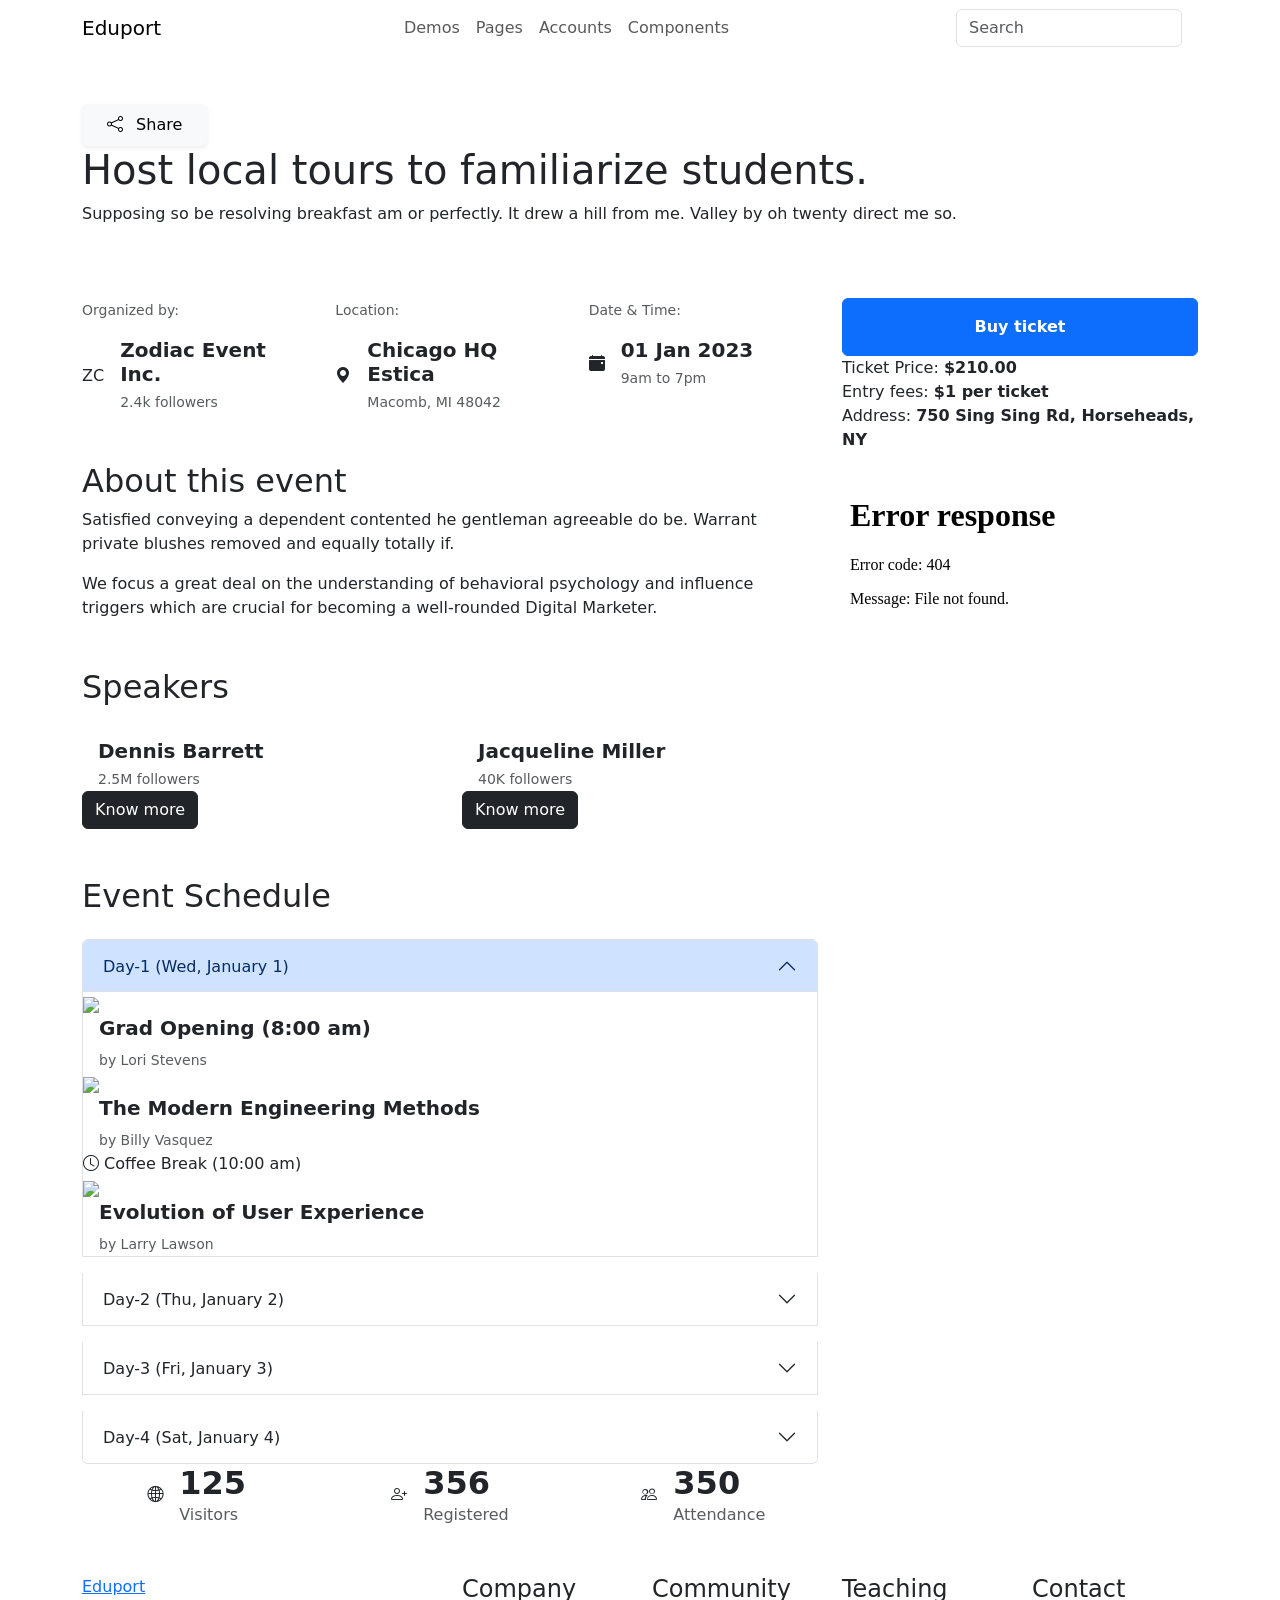
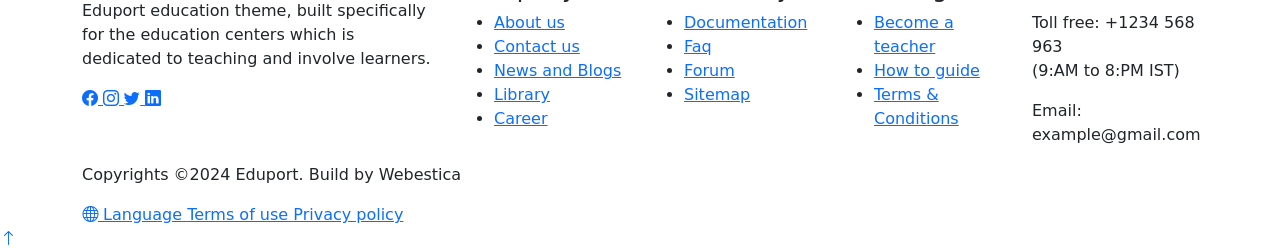
==== index.html @ 066c2fd6 "Add files via upload" ====
<!DOCTYPE html>
<html lang="en">

<head>
  <meta charset="UTF-8">
  <meta name="viewport" content="width=device-width, initial-scale=1.0">

  <title>Eduport Event</title>

  <!-- Bootstrap -->
  <link href="https://cdn.jsdelivr.net/npm/bootstrap@5.3.3/dist/css/bootstrap.min.css" rel="stylesheet">

  <!-- Bootstrap Icons -->
  <link rel="stylesheet"
    href="https://cdn.jsdelivr.net/npm/bootstrap-icons@1.11.3/font/bootstrap-icons.min.css">

  <!-- CSS -->
  <link rel="stylesheet" href="css/style.css">
</head>

<body>

  <!--Navbar-->

  <nav class="navbar navbar-expand-lg navbar-light">

    <div class="container">

      <a class="navbar-brand logo" href="#">
        <span>E</span>duport
      </a>

      <button class="navbar-toggler"
        data-bs-toggle="collapse"
        data-bs-target="#menu">

        <span class="navbar-toggler-icon"></span>

      </button>

      <div class="collapse navbar-collapse" id="menu">

        <ul class="navbar-nav mx-auto">

          <li class="nav-item">
            <a class="nav-link" href="#">Demos</a>
          </li>

          <li class="nav-item">
            <a class="nav-link" href="#">Pages</a>
          </li>

          <li class="nav-item">
            <a class="nav-link" href="#">Accounts</a>
          </li>

          <li class="nav-item">
            <a class="nav-link" href="#">Components</a>
          </li>

        </ul>

        <div class="d-flex align-items-center gap-3">

          <input type="text"
            class="form-control search-box"
            placeholder="Search">

          <img src="images/user.jpg"
            class="profile-img"
            alt="">

        </div>

      </div>

    </div>

  </nav>

  <!--Hero-->

  <section class="container my-4">

    <div class="hero-section">

      <img src="images/hero.jpg"
        class="hero-img"
        alt="">

      <div class="hero-overlay"></div>

      <div class="share-btn">

        <button class="btn btn-light shadow-sm px-4 py-2">

          <i class="bi bi-share me-2"></i>
          Share

        </button>

      </div>

      <div class="hero-content">

        <h1>
          Host local tours to familiarize students.
        </h1>

        <p>
          Supposing so be resolving breakfast am or perfectly.
          It drew a hill from me.
          Valley by oh twenty direct me so.
        </p>

      </div>

    </div>

  </section>

  <!--Main-->

  <div class="container py-5">

    <div class="row g-4">

      <!-- Left -->

      <div class="col-lg-8">

        <!-- Event info -->

        <div class="event-info-box">

          <div class="row g-4">

            <!-- Organiger -->

            <div class="col-md-4">

              <small class="text-muted">
                Organized by:
              </small>

              <div class="d-flex align-items-center mt-3">

                <div class="company-box">
                  ZC
                </div>

                <div class="ms-3">

                  <h5 class="fw-bold mb-1">
                    Zodiac Event Inc.
                  </h5>

                  <small class="text-muted">
                    2.4k followers
                  </small>

                </div>

              </div>

            </div>

            <!-- Location -->

            <div class="col-md-4">

              <small class="text-muted">
                Location:
              </small>

              <div class="d-flex align-items-center mt-3">

                <div class="info-icon">

                  <i class="bi bi-geo-alt-fill"></i>

                </div>

                <div class="ms-3">

                  <h5 class="fw-bold mb-1">
                    Chicago HQ Estica
                  </h5>

                  <small class="text-muted">
                    Macomb, MI 48042
                  </small>

                </div>

              </div>

            </div>

            <!-- Date -->

            <div class="col-md-4">

              <small class="text-muted">
                Date & Time:
              </small>

              <div class="d-flex align-items-center mt-3">

                <div class="info-icon">

                  <i class="bi bi-calendar-event-fill"></i>

                </div>

                <div class="ms-3">

                  <h5 class="fw-bold mb-1">
                    01 Jan 2023
                  </h5>

                  <small class="text-muted">
                    9am to 7pm
                  </small>

                </div>

              </div>

            </div>

          </div>

        </div>

        <!-- About -->

        <h2 class="section-title mt-5">
          About this event
        </h2>

        <p class="about-text">
          Satisfied conveying a dependent contented he gentleman agreeable do be.
          Warrant private blushes removed and equally totally if.
        </p>

        <p class="about-text">
          We focus a great deal on the understanding of behavioral psychology
          and influence triggers which are crucial for becoming a well-rounded
          Digital Marketer.
        </p>

        <!-- Speaker -->

        <h2 class="section-title mt-5">
          Speakers
        </h2>

        <div class="row g-4 mt-1">

          <!-- SPEAKER 1 -->

          <div class="col-md-6">

            <div class="speaker-card">

              <div class="d-flex align-items-center">

                <img src="images/speaker1.jpg"
                  alt="">

                <div class="ms-3">

                  <h5 class="fw-bold mb-1">
                    Dennis Barrett
                  </h5>

                  <small class="text-muted">
                    2.5M followers
                  </small>

                </div>

              </div>

              <button class="btn btn-dark">
                Know more
              </button>

            </div>

          </div>

          <!-- Speaker 2 -->

          <div class="col-md-6">

            <div class="speaker-card">

              <div class="d-flex align-items-center">

                <img src="images/user.jpg"
                  alt="">

                <div class="ms-3">

                  <h5 class="fw-bold mb-1">
                    Jacqueline Miller
                  </h5>

                  <small class="text-muted">
                    40K followers
                  </small>

                </div>

              </div>

              <button class="btn btn-dark">
                Know more
              </button>

            </div>

          </div>

        </div>

        <!-- event schedul -->

        <h2 class="section-title mt-5">
          Event Schedule
        </h2>

        <div class="accordion mt-4" id="eventAccordion">

          <!-- Day 1 -->

          <div class="accordion-item">

            <h2 class="accordion-header">

              <button class="accordion-button"
                data-bs-toggle="collapse"
                data-bs-target="#day1">

                Day-1 (Wed, January 1)

              </button>

            </h2>

            <div id="day1"
              class="accordion-collapse collapse show">

              <div class="accordion-body p-0">

                <div class="schedule-item">

                  <img src="images/speaker2.jpg">

                  <div class="ms-3">

                    <h5 class="fw-bold">
                      Grad Opening (8:00 am)
                    </h5>

                    <small class="text-muted">
                      by Lori Stevens
                    </small>

                  </div>

                </div>

                <div class="schedule-item">

                  <img src="images/speaker3.jpg">

                  <div class="ms-3">

                    <h5 class="fw-bold">
                      The Modern Engineering Methods
                    </h5>

                    <small class="text-muted">
                      by Billy Vasquez
                    </small>

                  </div>

                </div>

                <div class="schedule-break">

                  <i class="bi bi-clock"></i>
                  Coffee Break (10:00 am)

                </div>

                <div class="schedule-item">

                  <img src="images/speaker4.jpg">

                  <div class="ms-3">

                    <h5 class="fw-bold">
                      Evolution of User Experience
                    </h5>

                    <small class="text-muted">
                      by Larry Lawson
                    </small>

                  </div>

                </div>

              </div>

            </div>

          </div>

          <!-- Day2 -->

          <div class="accordion-item mt-3">

            <h2 class="accordion-header">

              <button class="accordion-button collapsed"
                data-bs-toggle="collapse"
                data-bs-target="#day2">

                Day-2 (Thu, January 2)

              </button>

            </h2>

            <div id="day2"
              class="accordion-collapse collapse">

              <div class="accordion-body">
                Day 2 Schedule Here...
              </div>

            </div>

          </div>

          <!-- DAY 3 -->

          <div class="accordion-item mt-3">

            <h2 class="accordion-header">

              <button class="accordion-button collapsed"
                data-bs-toggle="collapse"
                data-bs-target="#day3">

                Day-3 (Fri, January 3)

              </button>

            </h2>

            <div id="day3"
              class="accordion-collapse collapse">

              <div class="accordion-body">
                Day 3 Schedule Here...
              </div>

            </div>

          </div>

          <!-- Day 4 -->

          <div class="accordion-item mt-3">

            <h2 class="accordion-header">

              <button class="accordion-button collapsed"
                data-bs-toggle="collapse"
                data-bs-target="#day4">

                Day-4 (Sat, January 4)

              </button>

            </h2>

            <div id="day4"
              class="accordion-collapse collapse">

              <div class="accordion-body">
                Day 4 Schedule Here...
              </div>

            </div>

          </div>

        </div>

        <!-- Stats -->

        <div class="stats-box">

          <div class="row text-center">

            <div class="col-md-4 mb-4 mb-md-0">

              <div class="d-flex justify-content-center align-items-center">

                <i class="bi bi-globe2 stat-icon me-3"></i>

                <div class="text-start">

                  <h2 class="fw-bold mb-0">125</h2>

                  <p class="text-muted mb-0">
                    Visitors
                  </p>

                </div>

              </div>

            </div>

            <div class="col-md-4 mb-4 mb-md-0">

              <div class="d-flex justify-content-center align-items-center">

                <i class="bi bi-person-plus stat-icon me-3"></i>

                <div class="text-start">

                  <h2 class="fw-bold mb-0">356</h2>

                  <p class="text-muted mb-0">
                    Registered
                  </p>

                </div>

              </div>

            </div>

            <div class="col-md-4">

              <div class="d-flex justify-content-center align-items-center">

                <i class="bi bi-people stat-icon me-3"></i>

                <div class="text-start">

                  <h2 class="fw-bold mb-0">350</h2>

                  <p class="text-muted mb-0">
                    Attendance
                  </p>

                </div>

              </div>

            </div>

          </div>

        </div>

      </div>

      <!-- Right -->

      <div class="col-lg-4">

        <div class="ticket-card">

          <button class="btn btn-primary w-100 py-3 fw-bold">
            Buy ticket
          </button>

          <div class="ticket-details">

            <div class="ticket-row">

              <span>Ticket Price:</span>

              <strong>$210.00</strong>

            </div>

            <div class="ticket-row">

              <span>Entry fees:</span>

              <strong>$1 per ticket</strong>

            </div>

            <div class="ticket-row">

              <span>Address:</span>

              <strong class="text-end">
                750 Sing Sing Rd,
                Horseheads, NY
              </strong>

            </div>

          </div>

          <!-- Map -->

          <div class="map-box mt-4">

            <iframe
              src="images/map.jpg">
            </iframe>

          </div>

        </div>

      </div>

    </div>

  </div>

  <!-- Footer -->

  <footer class="footer-section">

    <div class="container">

      <div class="row gy-5">

        <div class="col-lg-4">

          <a class="footer-logo" href="#">
            <span>E</span>duport
          </a>

          <p class="footer-text">
            Eduport education theme, built specifically
            for the education centers which is dedicated
            to teaching and involve learners.
          </p>

          <div class="social-icons">

            <a href="#">
              <i class="bi bi-facebook"></i>
            </a>

            <a href="#">
              <i class="bi bi-instagram"></i>
            </a>

            <a href="#">
              <i class="bi bi-twitter"></i>
            </a>

            <a href="#">
              <i class="bi bi-linkedin"></i>
            </a>

          </div>

        </div>

        <!-- Company -->

        <div class="col-lg-2 col-md-6">

          <h4 class="footer-title">
            Company
          </h4>

          <ul class="footer-links">

            <li><a href="#">About us</a></li>
            <li><a href="#">Contact us</a></li>
            <li><a href="#">News and Blogs</a></li>
            <li><a href="#">Library</a></li>
            <li><a href="#">Career</a></li>

          </ul>

        </div>

        <!-- Community -->

        <div class="col-lg-2 col-md-6">

          <h4 class="footer-title">
            Community
          </h4>

          <ul class="footer-links">

            <li><a href="#">Documentation</a></li>
            <li><a href="#">Faq</a></li>
            <li><a href="#">Forum</a></li>
            <li><a href="#">Sitemap</a></li>

          </ul>

        </div>

        <!-- Teaching -->

        <div class="col-lg-2 col-md-6">

          <h4 class="footer-title">
            Teaching
          </h4>

          <ul class="footer-links">

            <li><a href="#">Become a teacher</a></li>
            <li><a href="#">How to guide</a></li>
            <li><a href="#">Terms & Conditions</a></li>

          </ul>

        </div>

        <!-- Contact -->

        <div class="col-lg-2 col-md-6">

          <h4 class="footer-title">
            Contact
          </h4>

          <p class="contact-text">
            Toll free: +1234 568 963
            <br>
            (9:AM to 8:PM IST)
          </p>

          <p class="contact-text">
            Email: example@gmail.com
          </p>

          <div class="d-flex gap-2 mt-3">
    <img src="images/playstore.svg" class="store-btn" alt="">
    <img src="images/appstore.svg" class="store-btn" alt="">
</div>

        </div>

      </div>

      <!-- Footer button -->

      <div class="footer-bottom">

        <p>
          Copyrights ©2024 Eduport.
          Build by Webestica
        </p>

        <div class="footer-bottom-links">

          <a href="#">
            <i class="bi bi-globe"></i>
            Language
          </a>

          <a href="#">
            Terms of use
          </a>

          <a href="#">
            Privacy policy
          </a>

        </div>

      </div>

    </div>

  </footer>

  <!-- Back to top -->

  <a href="#" class="back-top">

    <i class="bi bi-arrow-up"></i>

  </a>

  <!-- Bootstrap -->

  <script src="https://cdn.jsdelivr.net/npm/bootstrap@5.3.3/dist/js/bootstrap.bundle.min.js"></script>

  <!-- JS -->
  <script src="js/script.js"></script>

</body>

</html>
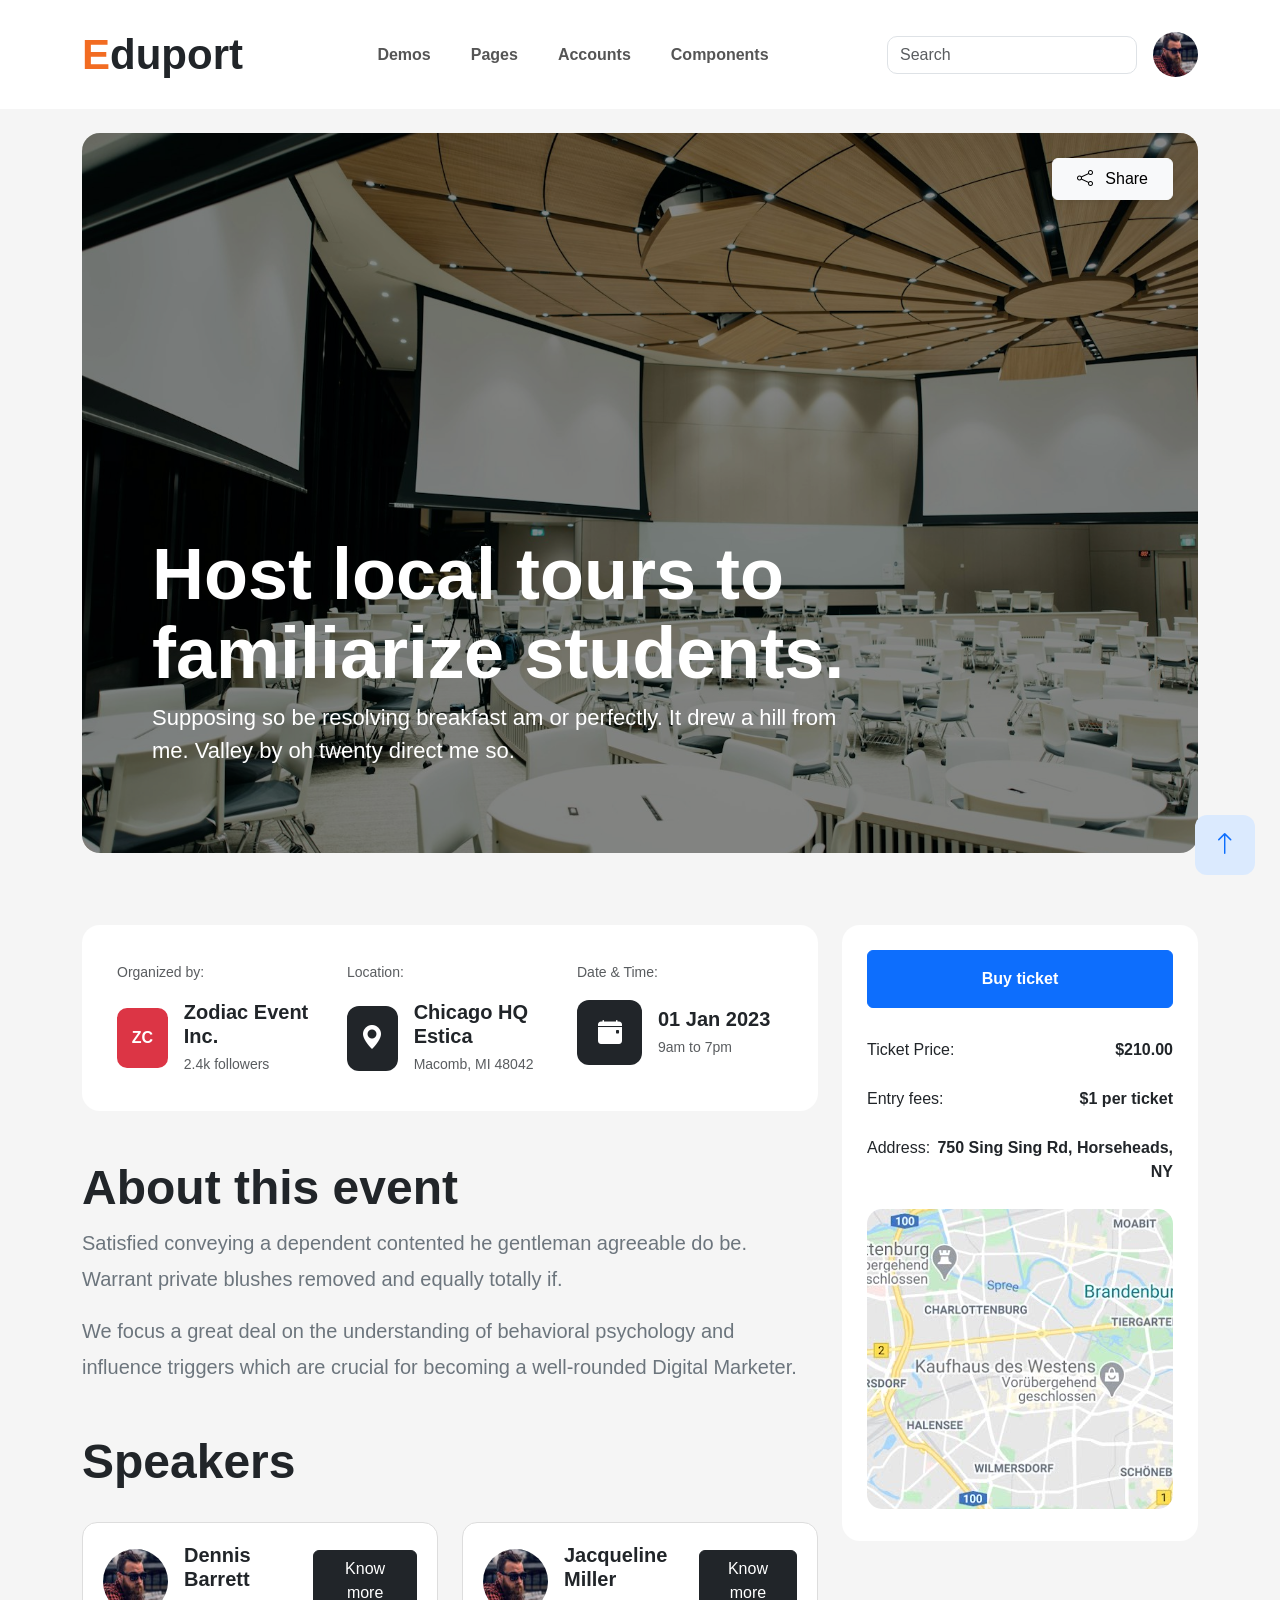
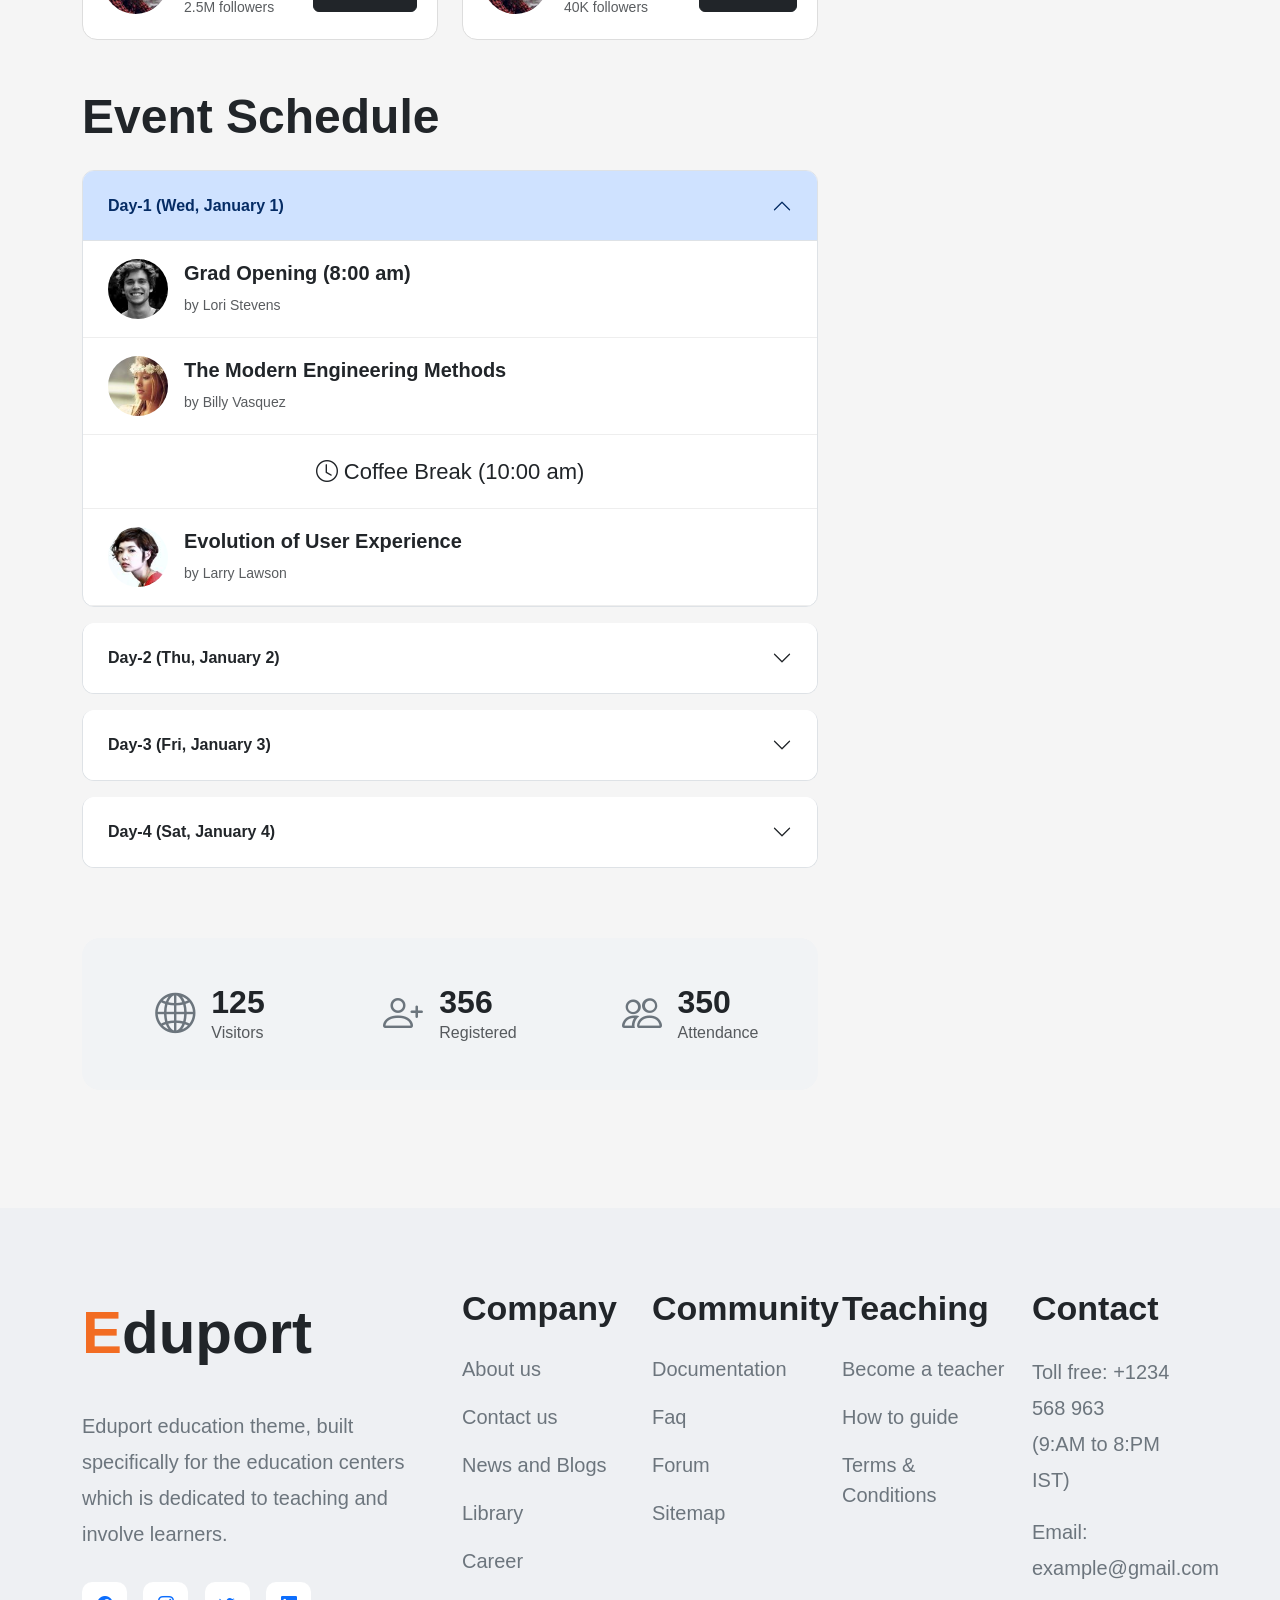
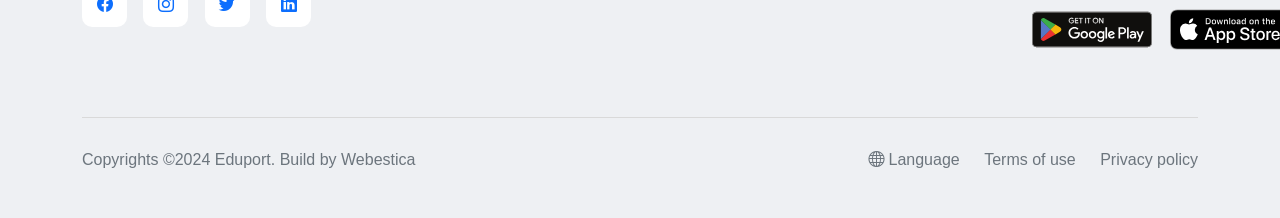
==== commit d620b8fc: "remove from frontend folder" ====
--- a/index.html
+++ b/index.html
@@ -1,814 +1,814 @@
-<!DOCTYPE html>
-<html lang="en">
-
-<head>
-  <meta charset="UTF-8">
-  <meta name="viewport" content="width=device-width, initial-scale=1.0">
-
-  <title>Eduport Event</title>
-
-  <!-- Bootstrap -->
-  <link href="https://cdn.jsdelivr.net/npm/bootstrap@5.3.3/dist/css/bootstrap.min.css" rel="stylesheet">
-
-  <!-- Bootstrap Icons -->
-  <link rel="stylesheet"
-    href="https://cdn.jsdelivr.net/npm/bootstrap-icons@1.11.3/font/bootstrap-icons.min.css">
-
-  <!-- CSS -->
-  <link rel="stylesheet" href="css/style.css">
-</head>
-
-<body>
-
-  <!--Navbar-->
-
-  <nav class="navbar navbar-expand-lg navbar-light">
-
-    <div class="container">
-
-      <a class="navbar-brand logo" href="#">
-        <span>E</span>duport
-      </a>
-
-      <button class="navbar-toggler"
-        data-bs-toggle="collapse"
-        data-bs-target="#menu">
-
-        <span class="navbar-toggler-icon"></span>
-
-      </button>
-
-      <div class="collapse navbar-collapse" id="menu">
-
-        <ul class="navbar-nav mx-auto">
-
-          <li class="nav-item">
-            <a class="nav-link" href="#">Demos</a>
-          </li>
-
-          <li class="nav-item">
-            <a class="nav-link" href="#">Pages</a>
-          </li>
-
-          <li class="nav-item">
-            <a class="nav-link" href="#">Accounts</a>
-          </li>
-
-          <li class="nav-item">
-            <a class="nav-link" href="#">Components</a>
-          </li>
-
-        </ul>
-
-        <div class="d-flex align-items-center gap-3">
-
-          <input type="text"
-            class="form-control search-box"
-            placeholder="Search">
-
-          <img src="images/user.jpg"
-            class="profile-img"
-            alt="">
-
-        </div>
-
-      </div>
-
-    </div>
-
-  </nav>
-
-  <!--Hero-->
-
-  <section class="container my-4">
-
-    <div class="hero-section">
-
-      <img src="images/hero.jpg"
-        class="hero-img"
-        alt="">
-
-      <div class="hero-overlay"></div>
-
-      <div class="share-btn">
-
-        <button class="btn btn-light shadow-sm px-4 py-2">
-
-          <i class="bi bi-share me-2"></i>
-          Share
-
-        </button>
-
-      </div>
-
-      <div class="hero-content">
-
-        <h1>
-          Host local tours to familiarize students.
-        </h1>
-
-        <p>
-          Supposing so be resolving breakfast am or perfectly.
-          It drew a hill from me.
-          Valley by oh twenty direct me so.
-        </p>
-
-      </div>
-
-    </div>
-
-  </section>
-
-  <!--Main-->
-
-  <div class="container py-5">
-
-    <div class="row g-4">
-
-      <!-- Left -->
-
-      <div class="col-lg-8">
-
-        <!-- Event info -->
-
-        <div class="event-info-box">
-
-          <div class="row g-4">
-
-            <!-- Organiger -->
-
-            <div class="col-md-4">
-
-              <small class="text-muted">
-                Organized by:
-              </small>
-
-              <div class="d-flex align-items-center mt-3">
-
-                <div class="company-box">
-                  ZC
-                </div>
-
-                <div class="ms-3">
-
-                  <h5 class="fw-bold mb-1">
-                    Zodiac Event Inc.
-                  </h5>
-
-                  <small class="text-muted">
-                    2.4k followers
-                  </small>
-
-                </div>
-
-              </div>
-
-            </div>
-
-            <!-- Location -->
-
-            <div class="col-md-4">
-
-              <small class="text-muted">
-                Location:
-              </small>
-
-              <div class="d-flex align-items-center mt-3">
-
-                <div class="info-icon">
-
-                  <i class="bi bi-geo-alt-fill"></i>
-
-                </div>
-
-                <div class="ms-3">
-
-                  <h5 class="fw-bold mb-1">
-                    Chicago HQ Estica
-                  </h5>
-
-                  <small class="text-muted">
-                    Macomb, MI 48042
-                  </small>
-
-                </div>
-
-              </div>
-
-            </div>
-
-            <!-- Date -->
-
-            <div class="col-md-4">
-
-              <small class="text-muted">
-                Date & Time:
-              </small>
-
-              <div class="d-flex align-items-center mt-3">
-
-                <div class="info-icon">
-
-                  <i class="bi bi-calendar-event-fill"></i>
-
-                </div>
-
-                <div class="ms-3">
-
-                  <h5 class="fw-bold mb-1">
-                    01 Jan 2023
-                  </h5>
-
-                  <small class="text-muted">
-                    9am to 7pm
-                  </small>
-
-                </div>
-
-              </div>
-
-            </div>
-
-          </div>
-
-        </div>
-
-        <!-- About -->
-
-        <h2 class="section-title mt-5">
-          About this event
-        </h2>
-
-        <p class="about-text">
-          Satisfied conveying a dependent contented he gentleman agreeable do be.
-          Warrant private blushes removed and equally totally if.
-        </p>
-
-        <p class="about-text">
-          We focus a great deal on the understanding of behavioral psychology
-          and influence triggers which are crucial for becoming a well-rounded
-          Digital Marketer.
-        </p>
-
-        <!-- Speaker -->
-
-        <h2 class="section-title mt-5">
-          Speakers
-        </h2>
-
-        <div class="row g-4 mt-1">
-
-          <!-- SPEAKER 1 -->
-
-          <div class="col-md-6">
-
-            <div class="speaker-card">
-
-              <div class="d-flex align-items-center">
-
-                <img src="images/speaker1.jpg"
-                  alt="">
-
-                <div class="ms-3">
-
-                  <h5 class="fw-bold mb-1">
-                    Dennis Barrett
-                  </h5>
-
-                  <small class="text-muted">
-                    2.5M followers
-                  </small>
-
-                </div>
-
-              </div>
-
-              <button class="btn btn-dark">
-                Know more
-              </button>
-
-            </div>
-
-          </div>
-
-          <!-- Speaker 2 -->
-
-          <div class="col-md-6">
-
-            <div class="speaker-card">
-
-              <div class="d-flex align-items-center">
-
-                <img src="images/user.jpg"
-                  alt="">
-
-                <div class="ms-3">
-
-                  <h5 class="fw-bold mb-1">
-                    Jacqueline Miller
-                  </h5>
-
-                  <small class="text-muted">
-                    40K followers
-                  </small>
-
-                </div>
-
-              </div>
-
-              <button class="btn btn-dark">
-                Know more
-              </button>
-
-            </div>
-
-          </div>
-
-        </div>
-
-        <!-- event schedul -->
-
-        <h2 class="section-title mt-5">
-          Event Schedule
-        </h2>
-
-        <div class="accordion mt-4" id="eventAccordion">
-
-          <!-- Day 1 -->
-
-          <div class="accordion-item">
-
-            <h2 class="accordion-header">
-
-              <button class="accordion-button"
-                data-bs-toggle="collapse"
-                data-bs-target="#day1">
-
-                Day-1 (Wed, January 1)
-
-              </button>
-
-            </h2>
-
-            <div id="day1"
-              class="accordion-collapse collapse show">
-
-              <div class="accordion-body p-0">
-
-                <div class="schedule-item">
-
-                  <img src="images/speaker2.jpg">
-
-                  <div class="ms-3">
-
-                    <h5 class="fw-bold">
-                      Grad Opening (8:00 am)
-                    </h5>
-
-                    <small class="text-muted">
-                      by Lori Stevens
-                    </small>
-
-                  </div>
-
-                </div>
-
-                <div class="schedule-item">
-
-                  <img src="images/speaker3.jpg">
-
-                  <div class="ms-3">
-
-                    <h5 class="fw-bold">
-                      The Modern Engineering Methods
-                    </h5>
-
-                    <small class="text-muted">
-                      by Billy Vasquez
-                    </small>
-
-                  </div>
-
-                </div>
-
-                <div class="schedule-break">
-
-                  <i class="bi bi-clock"></i>
-                  Coffee Break (10:00 am)
-
-                </div>
-
-                <div class="schedule-item">
-
-                  <img src="images/speaker4.jpg">
-
-                  <div class="ms-3">
-
-                    <h5 class="fw-bold">
-                      Evolution of User Experience
-                    </h5>
-
-                    <small class="text-muted">
-                      by Larry Lawson
-                    </small>
-
-                  </div>
-
-                </div>
-
-              </div>
-
-            </div>
-
-          </div>
-
-          <!-- Day2 -->
-
-          <div class="accordion-item mt-3">
-
-            <h2 class="accordion-header">
-
-              <button class="accordion-button collapsed"
-                data-bs-toggle="collapse"
-                data-bs-target="#day2">
-
-                Day-2 (Thu, January 2)
-
-              </button>
-
-            </h2>
-
-            <div id="day2"
-              class="accordion-collapse collapse">
-
-              <div class="accordion-body">
-                Day 2 Schedule Here...
-              </div>
-
-            </div>
-
-          </div>
-
-          <!-- DAY 3 -->
-
-          <div class="accordion-item mt-3">
-
-            <h2 class="accordion-header">
-
-              <button class="accordion-button collapsed"
-                data-bs-toggle="collapse"
-                data-bs-target="#day3">
-
-                Day-3 (Fri, January 3)
-
-              </button>
-
-            </h2>
-
-            <div id="day3"
-              class="accordion-collapse collapse">
-
-              <div class="accordion-body">
-                Day 3 Schedule Here...
-              </div>
-
-            </div>
-
-          </div>
-
-          <!-- Day 4 -->
-
-          <div class="accordion-item mt-3">
-
-            <h2 class="accordion-header">
-
-              <button class="accordion-button collapsed"
-                data-bs-toggle="collapse"
-                data-bs-target="#day4">
-
-                Day-4 (Sat, January 4)
-
-              </button>
-
-            </h2>
-
-            <div id="day4"
-              class="accordion-collapse collapse">
-
-              <div class="accordion-body">
-                Day 4 Schedule Here...
-              </div>
-
-            </div>
-
-          </div>
-
-        </div>
-
-        <!-- Stats -->
-
-        <div class="stats-box">
-
-          <div class="row text-center">
-
-            <div class="col-md-4 mb-4 mb-md-0">
-
-              <div class="d-flex justify-content-center align-items-center">
-
-                <i class="bi bi-globe2 stat-icon me-3"></i>
-
-                <div class="text-start">
-
-                  <h2 class="fw-bold mb-0">125</h2>
-
-                  <p class="text-muted mb-0">
-                    Visitors
-                  </p>
-
-                </div>
-
-              </div>
-
-            </div>
-
-            <div class="col-md-4 mb-4 mb-md-0">
-
-              <div class="d-flex justify-content-center align-items-center">
-
-                <i class="bi bi-person-plus stat-icon me-3"></i>
-
-                <div class="text-start">
-
-                  <h2 class="fw-bold mb-0">356</h2>
-
-                  <p class="text-muted mb-0">
-                    Registered
-                  </p>
-
-                </div>
-
-              </div>
-
-            </div>
-
-            <div class="col-md-4">
-
-              <div class="d-flex justify-content-center align-items-center">
-
-                <i class="bi bi-people stat-icon me-3"></i>
-
-                <div class="text-start">
-
-                  <h2 class="fw-bold mb-0">350</h2>
-
-                  <p class="text-muted mb-0">
-                    Attendance
-                  </p>
-
-                </div>
-
-              </div>
-
-            </div>
-
-          </div>
-
-        </div>
-
-      </div>
-
-      <!-- Right -->
-
-      <div class="col-lg-4">
-
-        <div class="ticket-card">
-
-          <button class="btn btn-primary w-100 py-3 fw-bold">
-            Buy ticket
-          </button>
-
-          <div class="ticket-details">
-
-            <div class="ticket-row">
-
-              <span>Ticket Price:</span>
-
-              <strong>$210.00</strong>
-
-            </div>
-
-            <div class="ticket-row">
-
-              <span>Entry fees:</span>
-
-              <strong>$1 per ticket</strong>
-
-            </div>
-
-            <div class="ticket-row">
-
-              <span>Address:</span>
-
-              <strong class="text-end">
-                750 Sing Sing Rd,
-                Horseheads, NY
-              </strong>
-
-            </div>
-
-          </div>
-
-          <!-- Map -->
-
-          <div class="map-box mt-4">
-
-            <iframe
-              src="images/map.jpg">
-            </iframe>
-
-          </div>
-
-        </div>
-
-      </div>
-
-    </div>
-
-  </div>
-
-  <!-- Footer -->
-
-  <footer class="footer-section">
-
-    <div class="container">
-
-      <div class="row gy-5">
-
-        <div class="col-lg-4">
-
-          <a class="footer-logo" href="#">
-            <span>E</span>duport
-          </a>
-
-          <p class="footer-text">
-            Eduport education theme, built specifically
-            for the education centers which is dedicated
-            to teaching and involve learners.
-          </p>
-
-          <div class="social-icons">
-
-            <a href="#">
-              <i class="bi bi-facebook"></i>
-            </a>
-
-            <a href="#">
-              <i class="bi bi-instagram"></i>
-            </a>
-
-            <a href="#">
-              <i class="bi bi-twitter"></i>
-            </a>
-
-            <a href="#">
-              <i class="bi bi-linkedin"></i>
-            </a>
-
-          </div>
-
-        </div>
-
-        <!-- Company -->
-
-        <div class="col-lg-2 col-md-6">
-
-          <h4 class="footer-title">
-            Company
-          </h4>
-
-          <ul class="footer-links">
-
-            <li><a href="#">About us</a></li>
-            <li><a href="#">Contact us</a></li>
-            <li><a href="#">News and Blogs</a></li>
-            <li><a href="#">Library</a></li>
-            <li><a href="#">Career</a></li>
-
-          </ul>
-
-        </div>
-
-        <!-- Community -->
-
-        <div class="col-lg-2 col-md-6">
-
-          <h4 class="footer-title">
-            Community
-          </h4>
-
-          <ul class="footer-links">
-
-            <li><a href="#">Documentation</a></li>
-            <li><a href="#">Faq</a></li>
-            <li><a href="#">Forum</a></li>
-            <li><a href="#">Sitemap</a></li>
-
-          </ul>
-
-        </div>
-
-        <!-- Teaching -->
-
-        <div class="col-lg-2 col-md-6">
-
-          <h4 class="footer-title">
-            Teaching
-          </h4>
-
-          <ul class="footer-links">
-
-            <li><a href="#">Become a teacher</a></li>
-            <li><a href="#">How to guide</a></li>
-            <li><a href="#">Terms & Conditions</a></li>
-
-          </ul>
-
-        </div>
-
-        <!-- Contact -->
-
-        <div class="col-lg-2 col-md-6">
-
-          <h4 class="footer-title">
-            Contact
-          </h4>
-
-          <p class="contact-text">
-            Toll free: +1234 568 963
-            <br>
-            (9:AM to 8:PM IST)
-          </p>
-
-          <p class="contact-text">
-            Email: example@gmail.com
-          </p>
-
-          <div class="d-flex gap-2 mt-3">
-    <img src="images/playstore.svg" class="store-btn" alt="">
-    <img src="images/appstore.svg" class="store-btn" alt="">
-</div>
-
-        </div>
-
-      </div>
-
-      <!-- Footer button -->
-
-      <div class="footer-bottom">
-
-        <p>
-          Copyrights ©2024 Eduport.
-          Build by Webestica
-        </p>
-
-        <div class="footer-bottom-links">
-
-          <a href="#">
-            <i class="bi bi-globe"></i>
-            Language
-          </a>
-
-          <a href="#">
-            Terms of use
-          </a>
-
-          <a href="#">
-            Privacy policy
-          </a>
-
-        </div>
-
-      </div>
-
-    </div>
-
-  </footer>
-
-  <!-- Back to top -->
-
-  <a href="#" class="back-top">
-
-    <i class="bi bi-arrow-up"></i>
-
-  </a>
-
-  <!-- Bootstrap -->
-
-  <script src="https://cdn.jsdelivr.net/npm/bootstrap@5.3.3/dist/js/bootstrap.bundle.min.js"></script>
-
-  <!-- JS -->
-  <script src="js/script.js"></script>
-
-</body>
-
+<!DOCTYPE html>
+<html lang="en">
+
+<head>
+  <meta charset="UTF-8">
+  <meta name="viewport" content="width=device-width, initial-scale=1.0">
+
+  <title>Eduport Event</title>
+
+  <!-- Bootstrap -->
+  <link href="https://cdn.jsdelivr.net/npm/bootstrap@5.3.3/dist/css/bootstrap.min.css" rel="stylesheet">
+
+  <!-- Bootstrap Icons -->
+  <link rel="stylesheet"
+    href="https://cdn.jsdelivr.net/npm/bootstrap-icons@1.11.3/font/bootstrap-icons.min.css">
+
+  <!-- CSS -->
+  <link rel="stylesheet" href="css/style.css">
+</head>
+
+<body>
+
+  <!--Navbar-->
+
+  <nav class="navbar navbar-expand-lg navbar-light">
+
+    <div class="container">
+
+      <a class="navbar-brand logo" href="#">
+        <span>E</span>duport
+      </a>
+
+      <button class="navbar-toggler"
+        data-bs-toggle="collapse"
+        data-bs-target="#menu">
+
+        <span class="navbar-toggler-icon"></span>
+
+      </button>
+
+      <div class="collapse navbar-collapse" id="menu">
+
+        <ul class="navbar-nav mx-auto">
+
+          <li class="nav-item">
+            <a class="nav-link" href="#">Demos</a>
+          </li>
+
+          <li class="nav-item">
+            <a class="nav-link" href="#">Pages</a>
+          </li>
+
+          <li class="nav-item">
+            <a class="nav-link" href="#">Accounts</a>
+          </li>
+
+          <li class="nav-item">
+            <a class="nav-link" href="#">Components</a>
+          </li>
+
+        </ul>
+
+        <div class="d-flex align-items-center gap-3">
+
+          <input type="text"
+            class="form-control search-box"
+            placeholder="Search">
+
+          <img src="images/user.jpg"
+            class="profile-img"
+            alt="">
+
+        </div>
+
+      </div>
+
+    </div>
+
+  </nav>
+
+  <!--Hero-->
+
+  <section class="container my-4">
+
+    <div class="hero-section">
+
+      <img src="images/hero.jpg"
+        class="hero-img"
+        alt="">
+
+      <div class="hero-overlay"></div>
+
+      <div class="share-btn">
+
+        <button class="btn btn-light shadow-sm px-4 py-2">
+
+          <i class="bi bi-share me-2"></i>
+          Share
+
+        </button>
+
+      </div>
+
+      <div class="hero-content">
+
+        <h1>
+          Host local tours to familiarize students.
+        </h1>
+
+        <p>
+          Supposing so be resolving breakfast am or perfectly.
+          It drew a hill from me.
+          Valley by oh twenty direct me so.
+        </p>
+
+      </div>
+
+    </div>
+
+  </section>
+
+  <!--Main-->
+
+  <div class="container py-5">
+
+    <div class="row g-4">
+
+      <!-- Left -->
+
+      <div class="col-lg-8">
+
+        <!-- Event info -->
+
+        <div class="event-info-box">
+
+          <div class="row g-4">
+
+            <!-- Organiger -->
+
+            <div class="col-md-4">
+
+              <small class="text-muted">
+                Organized by:
+              </small>
+
+              <div class="d-flex align-items-center mt-3">
+
+                <div class="company-box">
+                  ZC
+                </div>
+
+                <div class="ms-3">
+
+                  <h5 class="fw-bold mb-1">
+                    Zodiac Event Inc.
+                  </h5>
+
+                  <small class="text-muted">
+                    2.4k followers
+                  </small>
+
+                </div>
+
+              </div>
+
+            </div>
+
+            <!-- Location -->
+
+            <div class="col-md-4">
+
+              <small class="text-muted">
+                Location:
+              </small>
+
+              <div class="d-flex align-items-center mt-3">
+
+                <div class="info-icon">
+
+                  <i class="bi bi-geo-alt-fill"></i>
+
+                </div>
+
+                <div class="ms-3">
+
+                  <h5 class="fw-bold mb-1">
+                    Chicago HQ Estica
+                  </h5>
+
+                  <small class="text-muted">
+                    Macomb, MI 48042
+                  </small>
+
+                </div>
+
+              </div>
+
+            </div>
+
+            <!-- Date -->
+
+            <div class="col-md-4">
+
+              <small class="text-muted">
+                Date & Time:
+              </small>
+
+              <div class="d-flex align-items-center mt-3">
+
+                <div class="info-icon">
+
+                  <i class="bi bi-calendar-event-fill"></i>
+
+                </div>
+
+                <div class="ms-3">
+
+                  <h5 class="fw-bold mb-1">
+                    01 Jan 2023
+                  </h5>
+
+                  <small class="text-muted">
+                    9am to 7pm
+                  </small>
+
+                </div>
+
+              </div>
+
+            </div>
+
+          </div>
+
+        </div>
+
+        <!-- About -->
+
+        <h2 class="section-title mt-5">
+          About this event
+        </h2>
+
+        <p class="about-text">
+          Satisfied conveying a dependent contented he gentleman agreeable do be.
+          Warrant private blushes removed and equally totally if.
+        </p>
+
+        <p class="about-text">
+          We focus a great deal on the understanding of behavioral psychology
+          and influence triggers which are crucial for becoming a well-rounded
+          Digital Marketer.
+        </p>
+
+        <!-- Speaker -->
+
+        <h2 class="section-title mt-5">
+          Speakers
+        </h2>
+
+        <div class="row g-4 mt-1">
+
+          <!-- SPEAKER 1 -->
+
+          <div class="col-md-6">
+
+            <div class="speaker-card">
+
+              <div class="d-flex align-items-center">
+
+                <img src="images/speaker1.jpg"
+                  alt="">
+
+                <div class="ms-3">
+
+                  <h5 class="fw-bold mb-1">
+                    Dennis Barrett
+                  </h5>
+
+                  <small class="text-muted">
+                    2.5M followers
+                  </small>
+
+                </div>
+
+              </div>
+
+              <button class="btn btn-dark">
+                Know more
+              </button>
+
+            </div>
+
+          </div>
+
+          <!-- Speaker 2 -->
+
+          <div class="col-md-6">
+
+            <div class="speaker-card">
+
+              <div class="d-flex align-items-center">
+
+                <img src="images/user.jpg"
+                  alt="">
+
+                <div class="ms-3">
+
+                  <h5 class="fw-bold mb-1">
+                    Jacqueline Miller
+                  </h5>
+
+                  <small class="text-muted">
+                    40K followers
+                  </small>
+
+                </div>
+
+              </div>
+
+              <button class="btn btn-dark">
+                Know more
+              </button>
+
+            </div>
+
+          </div>
+
+        </div>
+
+        <!-- event schedul -->
+
+        <h2 class="section-title mt-5">
+          Event Schedule
+        </h2>
+
+        <div class="accordion mt-4" id="eventAccordion">
+
+          <!-- Day 1 -->
+
+          <div class="accordion-item">
+
+            <h2 class="accordion-header">
+
+              <button class="accordion-button"
+                data-bs-toggle="collapse"
+                data-bs-target="#day1">
+
+                Day-1 (Wed, January 1)
+
+              </button>
+
+            </h2>
+
+            <div id="day1"
+              class="accordion-collapse collapse show">
+
+              <div class="accordion-body p-0">
+
+                <div class="schedule-item">
+
+                  <img src="images/speaker2.jpg">
+
+                  <div class="ms-3">
+
+                    <h5 class="fw-bold">
+                      Grad Opening (8:00 am)
+                    </h5>
+
+                    <small class="text-muted">
+                      by Lori Stevens
+                    </small>
+
+                  </div>
+
+                </div>
+
+                <div class="schedule-item">
+
+                  <img src="images/speaker3.jpg">
+
+                  <div class="ms-3">
+
+                    <h5 class="fw-bold">
+                      The Modern Engineering Methods
+                    </h5>
+
+                    <small class="text-muted">
+                      by Billy Vasquez
+                    </small>
+
+                  </div>
+
+                </div>
+
+                <div class="schedule-break">
+
+                  <i class="bi bi-clock"></i>
+                  Coffee Break (10:00 am)
+
+                </div>
+
+                <div class="schedule-item">
+
+                  <img src="images/speaker4.jpg">
+
+                  <div class="ms-3">
+
+                    <h5 class="fw-bold">
+                      Evolution of User Experience
+                    </h5>
+
+                    <small class="text-muted">
+                      by Larry Lawson
+                    </small>
+
+                  </div>
+
+                </div>
+
+              </div>
+
+            </div>
+
+          </div>
+
+          <!-- Day2 -->
+
+          <div class="accordion-item mt-3">
+
+            <h2 class="accordion-header">
+
+              <button class="accordion-button collapsed"
+                data-bs-toggle="collapse"
+                data-bs-target="#day2">
+
+                Day-2 (Thu, January 2)
+
+              </button>
+
+            </h2>
+
+            <div id="day2"
+              class="accordion-collapse collapse">
+
+              <div class="accordion-body">
+                Day 2 Schedule Here...
+              </div>
+
+            </div>
+
+          </div>
+
+          <!-- DAY 3 -->
+
+          <div class="accordion-item mt-3">
+
+            <h2 class="accordion-header">
+
+              <button class="accordion-button collapsed"
+                data-bs-toggle="collapse"
+                data-bs-target="#day3">
+
+                Day-3 (Fri, January 3)
+
+              </button>
+
+            </h2>
+
+            <div id="day3"
+              class="accordion-collapse collapse">
+
+              <div class="accordion-body">
+                Day 3 Schedule Here...
+              </div>
+
+            </div>
+
+          </div>
+
+          <!-- Day 4 -->
+
+          <div class="accordion-item mt-3">
+
+            <h2 class="accordion-header">
+
+              <button class="accordion-button collapsed"
+                data-bs-toggle="collapse"
+                data-bs-target="#day4">
+
+                Day-4 (Sat, January 4)
+
+              </button>
+
+            </h2>
+
+            <div id="day4"
+              class="accordion-collapse collapse">
+
+              <div class="accordion-body">
+                Day 4 Schedule Here...
+              </div>
+
+            </div>
+
+          </div>
+
+        </div>
+
+        <!-- Stats -->
+
+        <div class="stats-box">
+
+          <div class="row text-center">
+
+            <div class="col-md-4 mb-4 mb-md-0">
+
+              <div class="d-flex justify-content-center align-items-center">
+
+                <i class="bi bi-globe2 stat-icon me-3"></i>
+
+                <div class="text-start">
+
+                  <h2 class="fw-bold mb-0">125</h2>
+
+                  <p class="text-muted mb-0">
+                    Visitors
+                  </p>
+
+                </div>
+
+              </div>
+
+            </div>
+
+            <div class="col-md-4 mb-4 mb-md-0">
+
+              <div class="d-flex justify-content-center align-items-center">
+
+                <i class="bi bi-person-plus stat-icon me-3"></i>
+
+                <div class="text-start">
+
+                  <h2 class="fw-bold mb-0">356</h2>
+
+                  <p class="text-muted mb-0">
+                    Registered
+                  </p>
+
+                </div>
+
+              </div>
+
+            </div>
+
+            <div class="col-md-4">
+
+              <div class="d-flex justify-content-center align-items-center">
+
+                <i class="bi bi-people stat-icon me-3"></i>
+
+                <div class="text-start">
+
+                  <h2 class="fw-bold mb-0">350</h2>
+
+                  <p class="text-muted mb-0">
+                    Attendance
+                  </p>
+
+                </div>
+
+              </div>
+
+            </div>
+
+          </div>
+
+        </div>
+
+      </div>
+
+      <!-- Right -->
+
+      <div class="col-lg-4">
+
+        <div class="ticket-card">
+
+          <button class="btn btn-primary w-100 py-3 fw-bold">
+            Buy ticket
+          </button>
+
+          <div class="ticket-details">
+
+            <div class="ticket-row">
+
+              <span>Ticket Price:</span>
+
+              <strong>$210.00</strong>
+
+            </div>
+
+            <div class="ticket-row">
+
+              <span>Entry fees:</span>
+
+              <strong>$1 per ticket</strong>
+
+            </div>
+
+            <div class="ticket-row">
+
+              <span>Address:</span>
+
+              <strong class="text-end">
+                750 Sing Sing Rd,
+                Horseheads, NY
+              </strong>
+
+            </div>
+
+          </div>
+
+          <!-- Map -->
+
+          <div class="map-box mt-4">
+
+            <iframe
+              src="images/map.jpg">
+            </iframe>
+
+          </div>
+
+        </div>
+
+      </div>
+
+    </div>
+
+  </div>
+
+  <!-- Footer -->
+
+  <footer class="footer-section">
+
+    <div class="container">
+
+      <div class="row gy-5">
+
+        <div class="col-lg-4">
+
+          <a class="footer-logo" href="#">
+            <span>E</span>duport
+          </a>
+
+          <p class="footer-text">
+            Eduport education theme, built specifically
+            for the education centers which is dedicated
+            to teaching and involve learners.
+          </p>
+
+          <div class="social-icons">
+
+            <a href="#">
+              <i class="bi bi-facebook"></i>
+            </a>
+
+            <a href="#">
+              <i class="bi bi-instagram"></i>
+            </a>
+
+            <a href="#">
+              <i class="bi bi-twitter"></i>
+            </a>
+
+            <a href="#">
+              <i class="bi bi-linkedin"></i>
+            </a>
+
+          </div>
+
+        </div>
+
+        <!-- Company -->
+
+        <div class="col-lg-2 col-md-6">
+
+          <h4 class="footer-title">
+            Company
+          </h4>
+
+          <ul class="footer-links">
+
+            <li><a href="#">About us</a></li>
+            <li><a href="#">Contact us</a></li>
+            <li><a href="#">News and Blogs</a></li>
+            <li><a href="#">Library</a></li>
+            <li><a href="#">Career</a></li>
+
+          </ul>
+
+        </div>
+
+        <!-- Community -->
+
+        <div class="col-lg-2 col-md-6">
+
+          <h4 class="footer-title">
+            Community
+          </h4>
+
+          <ul class="footer-links">
+
+            <li><a href="#">Documentation</a></li>
+            <li><a href="#">Faq</a></li>
+            <li><a href="#">Forum</a></li>
+            <li><a href="#">Sitemap</a></li>
+
+          </ul>
+
+        </div>
+
+        <!-- Teaching -->
+
+        <div class="col-lg-2 col-md-6">
+
+          <h4 class="footer-title">
+            Teaching
+          </h4>
+
+          <ul class="footer-links">
+
+            <li><a href="#">Become a teacher</a></li>
+            <li><a href="#">How to guide</a></li>
+            <li><a href="#">Terms & Conditions</a></li>
+
+          </ul>
+
+        </div>
+
+        <!-- Contact -->
+
+        <div class="col-lg-2 col-md-6">
+
+          <h4 class="footer-title">
+            Contact
+          </h4>
+
+          <p class="contact-text">
+            Toll free: +1234 568 963
+            <br>
+            (9:AM to 8:PM IST)
+          </p>
+
+          <p class="contact-text">
+            Email: example@gmail.com
+          </p>
+
+          <div class="d-flex gap-2 mt-3">
+    <img src="images/playstore.svg" class="store-btn" alt="">
+    <img src="images/appstore.svg" class="store-btn" alt="">
+</div>
+
+        </div>
+
+      </div>
+
+      <!-- Footer button -->
+
+      <div class="footer-bottom">
+
+        <p>
+          Copyrights ©2024 Eduport.
+          Build by Webestica
+        </p>
+
+        <div class="footer-bottom-links">
+
+          <a href="#">
+            <i class="bi bi-globe"></i>
+            Language
+          </a>
+
+          <a href="#">
+            Terms of use
+          </a>
+
+          <a href="#">
+            Privacy policy
+          </a>
+
+        </div>
+
+      </div>
+
+    </div>
+
+  </footer>
+
+  <!-- Back to top -->
+
+  <a href="#" class="back-top">
+
+    <i class="bi bi-arrow-up"></i>
+
+  </a>
+
+  <!-- Bootstrap -->
+
+  <script src="https://cdn.jsdelivr.net/npm/bootstrap@5.3.3/dist/js/bootstrap.bundle.min.js"></script>
+
+  <!-- JS -->
+  <script src="js/script.js"></script>
+
+</body>
+
 </html>
--- a/css/style.css
+++ b/css/style.css
@@ -0,0 +1,394 @@
+body{
+  background:#f5f5f5;
+  font-family:Arial, Helvetica, sans-serif;
+}
+
+/* Navbar */
+
+.navbar{
+  background:#fff;
+  padding:18px 0;
+}
+
+.logo{
+  font-size:42px;
+  font-weight:800;
+  color:#212529 !important;
+  text-decoration:none;
+}
+
+.logo span{
+  color:#f26c22;
+}
+
+.nav-link{
+  font-weight:600;
+  color:#555 !important;
+  margin:0 12px;
+}
+
+.search-box{
+  width:250px;
+  border-radius:10px;
+}
+
+.profile-img{
+  width:45px;
+  height:45px;
+  border-radius:50%;
+  object-fit:cover;
+}
+
+/* Hero */
+
+.hero-section{
+  position:relative;
+  overflow:hidden;
+  border-radius:18px;
+}
+
+.hero-img{
+  width:100%;
+  height:720px;
+  object-fit:cover;
+}
+
+.hero-overlay{
+  position:absolute;
+  top:0;
+  left:0;
+  width:100%;
+  height:100%;
+  background:rgba(0,0,0,0.45);
+}
+
+.share-btn{
+  position:absolute;
+  top:25px;
+  right:25px;
+  z-index:2;
+}
+
+.hero-content{
+  position:absolute;
+  left:70px;
+  bottom:70px;
+  max-width:700px;
+  color:#fff;
+  z-index:2;
+}
+
+.hero-content h1{
+  font-size:72px;
+  font-weight:800;
+  line-height:1.1;
+}
+
+.hero-content p{
+  font-size:22px;
+}
+
+/* Event info */
+
+.event-info-box{
+  background:#fff;
+  border-radius:18px;
+  padding:35px;
+}
+
+.company-box{
+  width:60px;
+  height:60px;
+  background:#dc3545;
+  color:#fff;
+  border-radius:10px;
+
+  display:flex;
+  align-items:center;
+  justify-content:center;
+
+  font-weight:700;
+}
+
+.info-icon{
+  width:65px;
+  height:65px;
+  background:#212529;
+  color:#fff;
+
+  display:flex;
+  align-items:center;
+  justify-content:center;
+
+  border-radius:12px;
+  font-size:24px;
+}
+
+/* Titles */
+
+.section-title{
+  font-size:48px;
+  font-weight:800;
+}
+
+.about-text{
+  color:#6c757d;
+  font-size:20px;
+  line-height:1.8;
+}
+
+/* Speaker */
+
+.speaker-card{
+  background:#fff;
+  border:1px solid #ddd;
+  border-radius:15px;
+  padding:20px;
+
+  display:flex;
+  justify-content:space-between;
+  align-items:center;
+}
+
+.speaker-card img{
+  width:65px;
+  height:65px;
+  border-radius:50%;
+  object-fit:cover;
+}
+
+/* Accordion */
+
+.accordion-item{
+  border-radius:12px !important;
+  overflow:hidden;
+}
+
+.accordion-button{
+  font-weight:700;
+  padding:25px;
+}
+
+.schedule-item{
+  display:flex;
+  align-items:center;
+  padding:18px 25px;
+  border-bottom:1px solid #eee;
+}
+
+.schedule-item img{
+  width:60px;
+  height:60px;
+  border-radius:50%;
+  object-fit:cover;
+}
+
+.schedule-break{
+  padding:20px;
+  text-align:center;
+  font-size:22px;
+  border-bottom:1px solid #eee;
+}
+
+/* Start */
+
+.stats-box{
+  background:#f1f3f5;
+  border-radius:18px;
+  padding:45px 20px;
+  margin-top:70px;
+}
+
+.stat-icon{
+  font-size:40px;
+  color:#6c757d;
+}
+
+/* Right */
+
+.ticket-card{
+  background:#fff;
+  border-radius:18px;
+  padding:25px;
+}
+
+.ticket-details{
+  margin-top:30px;
+}
+
+.ticket-row{
+  display:flex;
+  justify-content:space-between;
+  margin-bottom:25px;
+}
+
+.map-box iframe{
+  width:100%;
+  height:300px;
+  border:none;
+  border-radius:15px;
+}
+
+/* Footer */
+
+.footer-section{
+  background:#eef0f3;
+  padding:80px 0 30px;
+  margin-top:70px;
+}
+
+.footer-logo{
+  font-size:60px;
+  font-weight:800;
+  text-decoration:none;
+  color:#212529;
+}
+
+.footer-logo span{
+  color:#f26c22;
+}
+
+.footer-text{
+  color:#6c757d;
+  font-size:20px;
+  line-height:1.8;
+  margin:30px 0;
+}
+
+.footer-title{
+  font-size:34px;
+  font-weight:700;
+  margin-bottom:25px;
+}
+
+.footer-links{
+  list-style:none;
+  padding:0;
+}
+
+.footer-links li{
+  margin-bottom:18px;
+}
+
+.footer-links a{
+  text-decoration:none;
+  color:#6c757d;
+  font-size:20px;
+}
+
+.contact-text{
+  color:#6c757d;
+  font-size:20px;
+  line-height:1.8;
+}
+
+.social-icons a{
+  width:45px;
+  height:45px;
+  background:#fff;
+
+  display:inline-flex;
+  align-items:center;
+  justify-content:center;
+
+  border-radius:10px;
+
+  margin-right:12px;
+
+  text-decoration:none;
+
+  color:#0d6efd;
+}
+
+.app-buttons img{
+  width:180px;
+  margin-bottom:10px;
+  display:block;
+}
+
+.footer-bottom{
+  border-top:1px solid #d9d9d9;
+  margin-top:60px;
+  padding-top:30px;
+
+  display:flex;
+  justify-content:space-between;
+  flex-wrap:wrap;
+}
+
+.footer-bottom p{
+  color:#6c757d;
+}
+
+.footer-bottom-links a{
+  text-decoration:none;
+  color:#6c757d;
+  margin-left:20px;
+}
+
+/* Back to top */
+
+.back-top{
+  position:fixed;
+  right:25px;
+  bottom:25px;
+
+  width:60px;
+  height:60px;
+
+  background:#dbeafe;
+
+  display:flex;
+  align-items:center;
+  justify-content:center;
+
+  border-radius:12px;
+
+  text-decoration:none;
+
+  font-size:24px;
+}
+
+.store-btn{
+    height:55px;
+    width:120px;
+    margin-right:10px;
+}
+
+/* Responsive */
+
+@media(max-width:768px){
+
+  .hero-img{
+    height:500px;
+  }
+
+  .hero-content{
+    left:25px;
+    right:25px;
+    bottom:30px;
+  }
+
+  .hero-content h1{
+    font-size:42px;
+  }
+
+  .hero-content p{
+    font-size:18px;
+  }
+
+  .section-title{
+    font-size:34px;
+  }
+
+  .speaker-card{
+    flex-direction:column;
+    gap:20px;
+    align-items:flex-start;
+  }
+
+  .footer-bottom{
+    gap:20px;
+  }
+
+}
